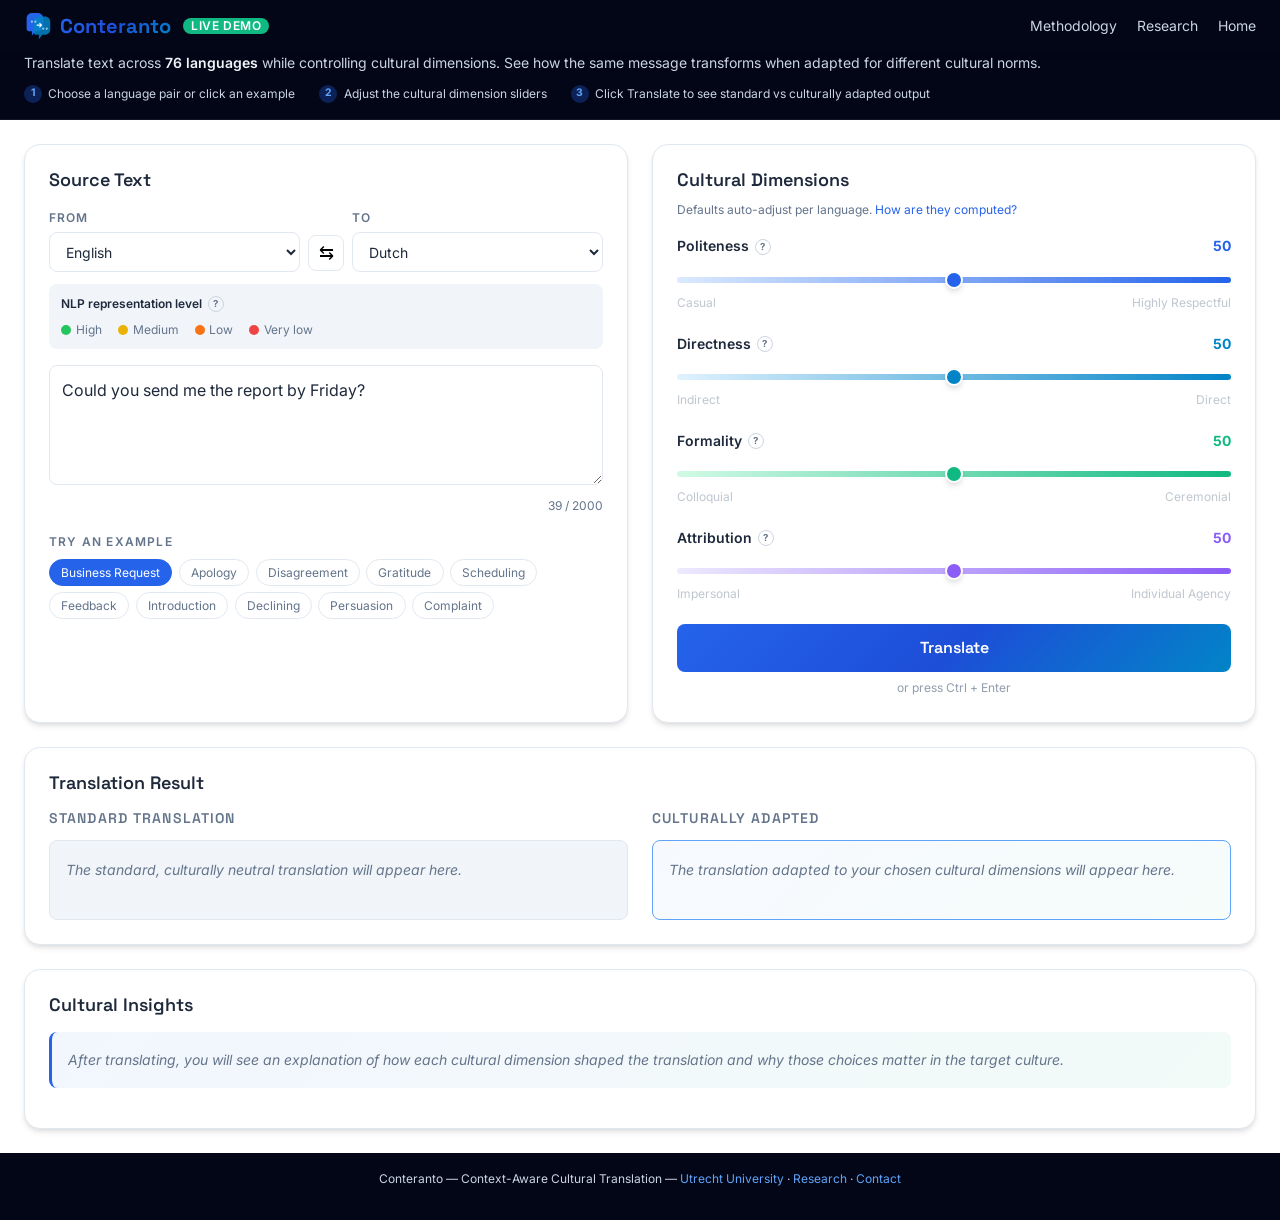
==== demo/index.html @ c6136292 "Clean URLs - /demo/ and /demo/methodology/ instead of .html" ====
<!DOCTYPE html>
<html lang="en">
<head>
  <meta charset="UTF-8">
  <meta name="viewport" content="width=device-width, initial-scale=1.0">
  <meta name="description" content="Conteranto Live Demo - Context-Aware Cultural Translation across 76 languages with cultural dimension controls.">
  <meta name="keywords" content="translation, cultural translation, AI, NLP, underrepresented languages, live demo">
  <meta name="author" content="Conteranto Team">

  <meta property="og:title" content="Conteranto - Live Translation Demo">
  <meta property="og:description" content="Translate with cultural awareness. Control politeness, directness, formality, and attribution across 76 languages.">
  <meta property="og:type" content="website">
  <meta property="og:image" content="../assets/images/conteranto-logo.png">

  <title>Conteranto - Live Translation Demo</title>

  <link rel="icon" type="image/svg+xml" href="../assets/images/conteranto-icon.svg">
  <link rel="icon" type="image/png" href="../assets/images/favicon.png">
  <link rel="stylesheet" href="../assets/css/main.css">
  <link rel="preconnect" href="https://fonts.googleapis.com">
  <link rel="preconnect" href="https://fonts.gstatic.com" crossorigin>
  <link href="https://fonts.googleapis.com/css2?family=Inter:wght@300;400;500;600;700;800&family=Space+Grotesk:wght@500;600;700&display=swap" rel="stylesheet">
</head>
<body class="demo-page">

  <!-- Header -->
  <header class="demo-header">
    <div class="brand">
      <a href="../" class="brand-link"><img src="../assets/images/conteranto-icon.svg" alt="Conteranto" class="brand-icon"><h1>Conteranto</h1></a>
      <span class="badge">LIVE DEMO</span>
    </div>
    <nav class="header-nav">
      <a href="./methodology/" class="header-link">Methodology</a>
      <a href="../#research" class="header-link">Research</a>
      <a href="../" class="header-link">Home</a>
    </nav>
  </header>

  <!-- Intro -->
  <div class="demo-intro">
    <div class="intro-content">
      <p>Translate text across <strong>76 languages</strong> while controlling cultural dimensions. See how the same message transforms when adapted for different cultural norms.</p>
      <div class="usage-steps">
        <span class="step"><span class="step-num">1</span> Choose a language pair or click an example</span>
        <span class="step"><span class="step-num">2</span> Adjust the cultural dimension sliders</span>
        <span class="step"><span class="step-num">3</span> Click Translate to see standard vs culturally adapted output</span>
      </div>
    </div>
  </div>

  <!-- Main -->
  <main class="demo-main">

    <!-- Input Panel -->
    <section class="input-panel panel">
      <h3 class="panel-title">Source Text</h3>

      <div class="language-row">
        <div class="lang-select-wrap">
          <label class="lang-label" for="sourceLang">From</label>
          <select id="sourceLang" aria-label="Source language">
            <option value="en">English</option>
          </select>
        </div>
        <button class="swap-btn" id="swapLangs" title="Swap languages" aria-label="Swap languages">&#8646;</button>
        <div class="lang-select-wrap">
          <label class="lang-label" for="targetLang">To</label>
          <select id="targetLang" aria-label="Target language">
            <option value="nl">Dutch</option>
          </select>
        </div>
      </div>

      <div class="rep-legend">
        <div class="rep-legend-top">
          <span class="rep-legend-title">NLP representation level</span>
          <button class="info-btn" aria-label="About representation levels" data-tooltip="Indicates how much training data exists for each language in NLP research. Languages marked 'underrepresented' or 'low-resource' in the dropdown have less data, which means cultural translation for them is more novel and valuable.">?</button>
        </div>
        <div class="rep-legend-dots">
          <span><span class="rep-dot rep-high"></span> High</span>
          <span><span class="rep-dot rep-medium"></span> Medium</span>
          <span><span class="rep-dot rep-low"></span> Low</span>
          <span><span class="rep-dot rep-very-low"></span> Very low</span>
        </div>
      </div>

      <textarea
        class="source-text-input"
        id="sourceText"
        placeholder="Enter text to translate culturally..."
        maxlength="2000"
        aria-label="Source text"
      ></textarea>
      <div class="char-count" id="charCount">0 / 2000</div>

      <div class="examples-section">
        <div class="examples-label">Try an example</div>
        <div class="example-pills" id="examplePhrases"></div>
      </div>
    </section>

    <!-- Dimensions Panel -->
    <section class="dimensions-panel panel">
      <h3 class="panel-title">Cultural Dimensions</h3>
      <p class="defaults-note">Defaults auto-adjust per language. <a href="./methodology/">How are they computed?</a></p>

      <div class="dimension-slider" data-dimension="politeness">
        <div class="slider-header">
          <span class="slider-name">Politeness <button class="info-btn" aria-label="About politeness" data-tooltip="Controls deference and respect markers in the translation. Low values produce casual, peer-to-peer language. High values add honorifics, humble forms, and elaborate courtesy — like Japanese keigo or Persian ta'arof.">?</button></span>
          <span class="slider-value">50</span>
        </div>
        <div class="slider-track">
          <input type="range" min="0" max="100" value="50" aria-label="Politeness level">
        </div>
        <div class="slider-labels">
          <span class="label-low">Casual</span>
          <span class="label-high">Highly Respectful</span>
        </div>
      </div>

      <div class="dimension-slider" data-dimension="directness">
        <div class="slider-header">
          <span class="slider-name">Directness <button class="info-btn" aria-label="About directness" data-tooltip="Controls how explicitly the core message is stated. Low values use hints, hedging, and suggestion. High values state the point plainly with imperative forms — like Dutch directness vs. Chinese indirectness.">?</button></span>
          <span class="slider-value">50</span>
        </div>
        <div class="slider-track">
          <input type="range" min="0" max="100" value="50" aria-label="Directness level">
        </div>
        <div class="slider-labels">
          <span class="label-low">Indirect</span>
          <span class="label-high">Direct</span>
        </div>
      </div>

      <div class="dimension-slider" data-dimension="formality">
        <div class="slider-header">
          <span class="slider-name">Formality <button class="info-btn" aria-label="About formality" data-tooltip="Controls language register and vocabulary choices. Low values allow colloquial language and contractions. High values use professional, academic, or ceremonial register — like formal Arabic or literary French.">?</button></span>
          <span class="slider-value">50</span>
        </div>
        <div class="slider-track">
          <input type="range" min="0" max="100" value="50" aria-label="Formality level">
        </div>
        <div class="slider-labels">
          <span class="label-low">Colloquial</span>
          <span class="label-high">Ceremonial</span>
        </div>
      </div>

      <div class="dimension-slider" data-dimension="attribution">
        <div class="slider-header">
          <span class="slider-name">Attribution <button class="info-btn" aria-label="About attribution" data-tooltip="Controls how credit, blame, and responsibility are expressed. Low values use passive voice and collective phrasing ('mistakes were made'). High values use active voice and individual ownership ('I did this') — varying by cultural norms.">?</button></span>
          <span class="slider-value">50</span>
        </div>
        <div class="slider-track">
          <input type="range" min="0" max="100" value="50" aria-label="Attribution level">
        </div>
        <div class="slider-labels">
          <span class="label-low">Impersonal</span>
          <span class="label-high">Individual Agency</span>
        </div>
      </div>

      <button class="translate-btn" id="translateBtn">Translate</button>
      <div class="translate-hint">or press Ctrl + Enter</div>
      <div class="error-message" id="errorMessage"></div>
    </section>

    <!-- Output Panel -->
    <section class="output-panel panel" id="outputPanel">
      <h3 class="panel-title">Translation Result</h3>

      <div class="loading-skeleton" id="loadingSkeleton">
        <div class="translation-comparison">
          <div class="translation-column">
            <h4>Standard Translation</h4>
            <div class="translation-text">
              <div class="skeleton-line"></div>
              <div class="skeleton-line"></div>
              <div class="skeleton-line"></div>
            </div>
          </div>
          <div class="translation-column">
            <h4>Culturally Adapted</h4>
            <div class="translation-text">
              <div class="skeleton-line"></div>
              <div class="skeleton-line"></div>
              <div class="skeleton-line"></div>
            </div>
          </div>
        </div>
      </div>

      <div class="translation-comparison">
        <div class="translation-column standard">
          <h4>Standard Translation</h4>
          <div class="translation-text placeholder-text" id="standardTranslation">
            The standard, culturally neutral translation will appear here.
          </div>
        </div>
        <div class="translation-column cultural">
          <h4>Culturally Adapted <span class="target-lang-label" id="targetLangLabel"></span></h4>
          <div class="translation-text placeholder-text" id="culturalTranslation">
            The translation adapted to your chosen cultural dimensions will appear here.
          </div>
        </div>
      </div>
    </section>

    <!-- Insights Panel -->
    <section class="insights-panel panel" id="insightsPanel">
      <h3 class="panel-title">Cultural Insights</h3>
      <div class="cultural-summary placeholder-text" id="culturalSummary">
        After translating, you will see an explanation of how each cultural dimension shaped the translation and why those choices matter in the target culture.
      </div>
      <div class="explanation-cards" id="explanationCards"></div>
    </section>

  </main>

  <!-- Footer -->
  <footer class="demo-footer">
    <p>
      Conteranto &mdash; Context-Aware Cultural Translation &mdash;
      <a href="../">Utrecht University</a> &middot;
      <a href="../#research">Research</a> &middot;
      <a href="../#contact">Contact</a>
    </p>
  </footer>

  <script type="module" src="../assets/js/modules/demo-app.js"></script>
</body>
</html>
---- assets/css/main.css ----
/* ===========================
   Conteranto Website - Main Styles
   Modular CSS Architecture
   =========================== */

/* Import Order:
   1. Base styles & variables
   2. Layout system
   3. Reusable components
   4. Navigation
   5. Section-specific styles
*/

/* Base Styles & Variables */
@import url('modules/base.css');

/* Layout System */
@import url('modules/layout.css');

/* Reusable Components */
@import url('modules/components.css');

/* Navigation */
@import url('modules/navigation.css');

/* Section-Specific Styles */
@import url('sections/hero.css');
@import url('sections/research.css');
@import url('sections/other-sections.css');
@import url('sections/demo.css');

/* ===========================
   Print Styles
   =========================== */
@media print {
    .navbar,
    .scroll-indicator,
    .hero-cta,
    .mobile-menu-toggle {
        display: none !important;
    }

    .section {
        page-break-inside: avoid;
    }

    body {
        font-size: 12pt;
        line-height: 1.5;
    }

    a {
        color: var(--text-dark);
        text-decoration: underline;
    }

    .publication-item,
    .team-card,
    .outcome-card {
        box-shadow: none;
        border: 1px solid var(--text-muted);
    }
}
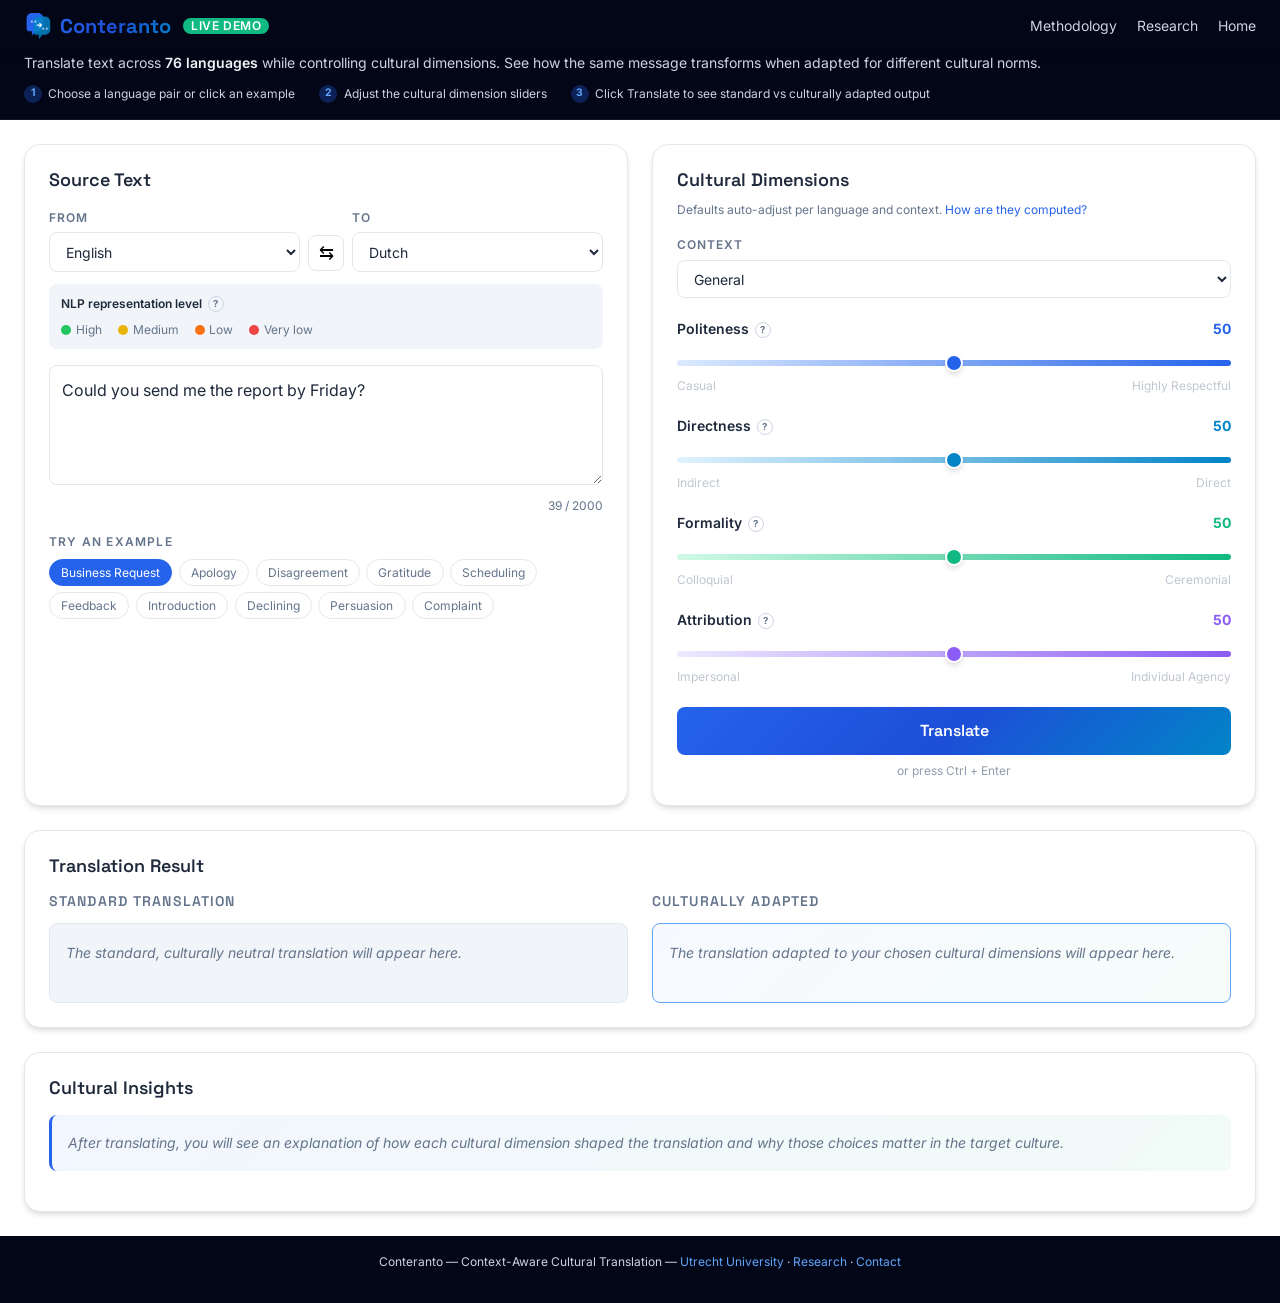
==== commit 914c05e3: "Add context selector - business, academic, social, customer, diplomatic" ====
--- a/demo/index.html
+++ b/demo/index.html
@@ -102,7 +102,19 @@
     <!-- Dimensions Panel -->
     <section class="dimensions-panel panel">
       <h3 class="panel-title">Cultural Dimensions</h3>
-      <p class="defaults-note">Defaults auto-adjust per language. <a href="./methodology/">How are they computed?</a></p>
+      <p class="defaults-note">Defaults auto-adjust per language and context. <a href="./methodology/">How are they computed?</a></p>
+
+      <div class="context-selector">
+        <label class="context-label" for="contextSelect">Context</label>
+        <select id="contextSelect" aria-label="Communication context">
+          <option value="general">General</option>
+          <option value="business">Business / Workplace</option>
+          <option value="academic">Academic / Formal</option>
+          <option value="social">Social / Personal</option>
+          <option value="customer">Customer Service</option>
+          <option value="diplomatic">Diplomatic / Official</option>
+        </select>
+      </div>
 
       <div class="dimension-slider" data-dimension="politeness">
         <div class="slider-header">
